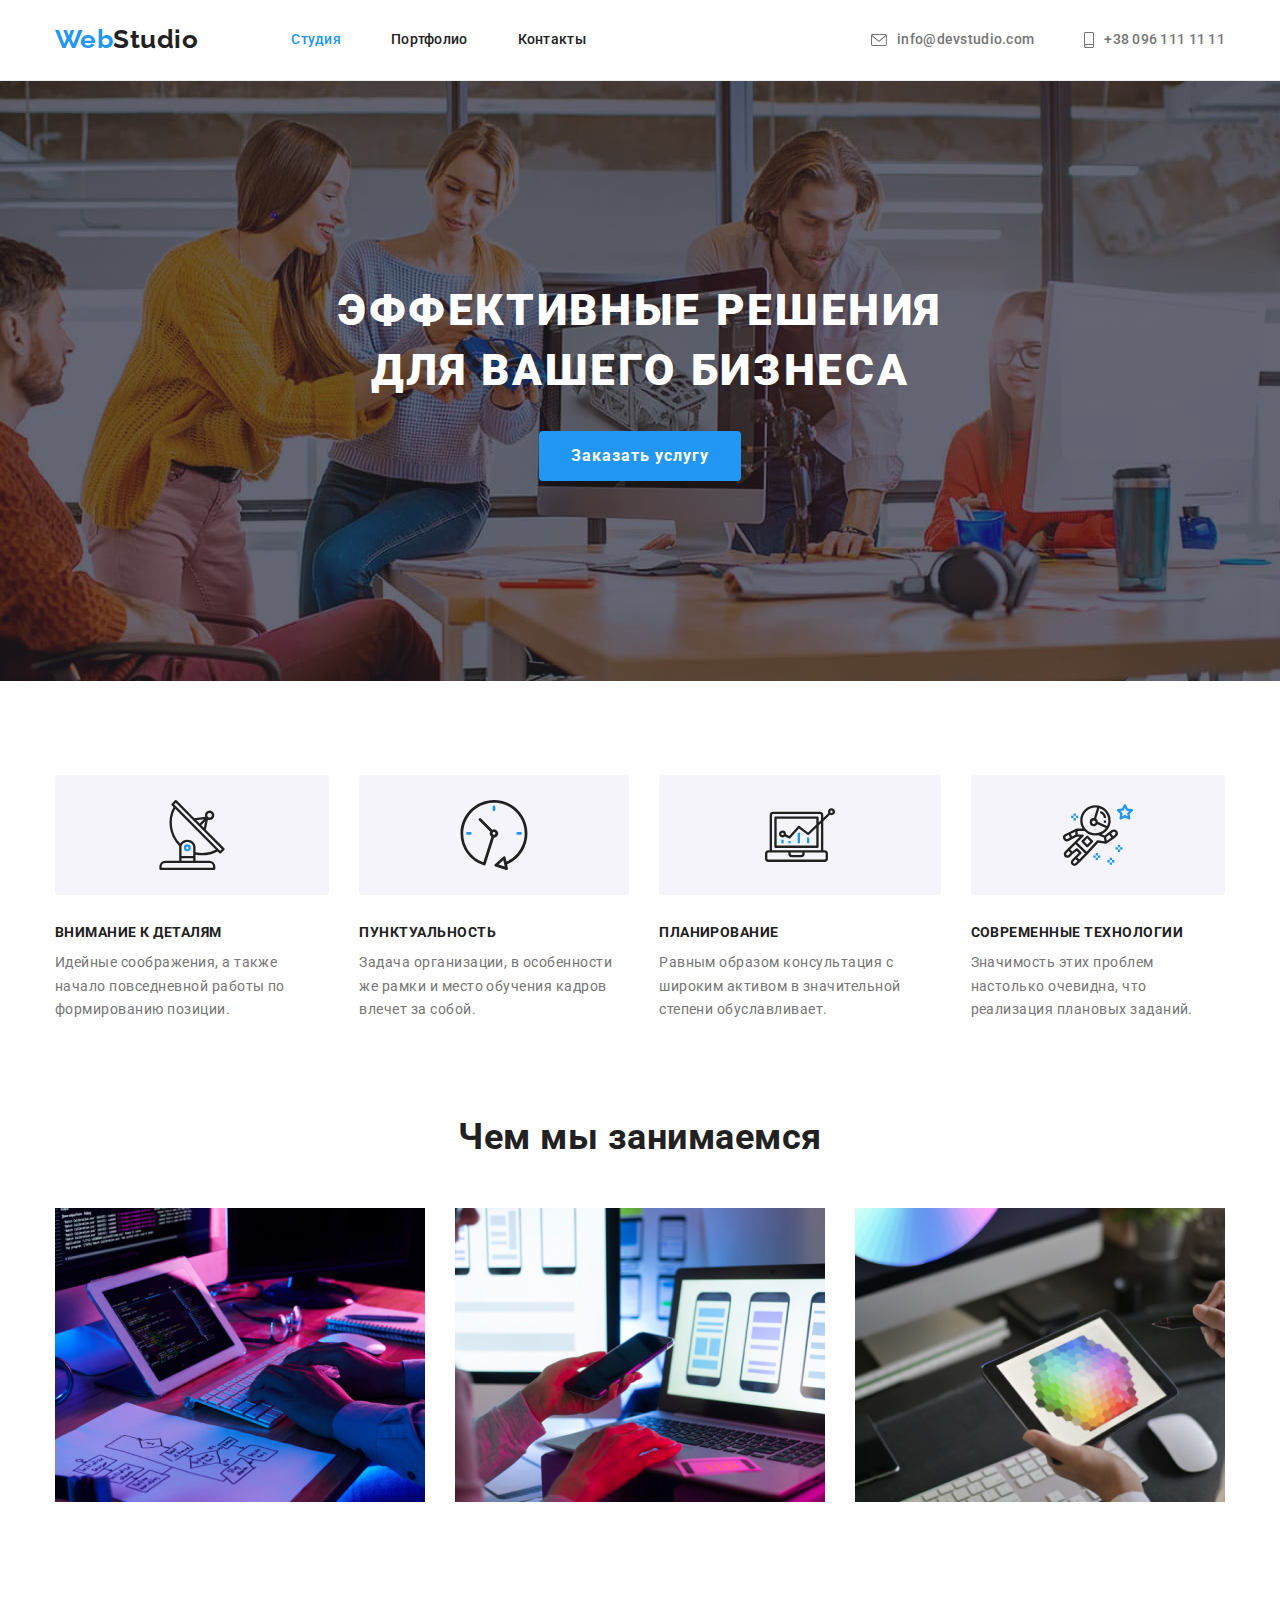
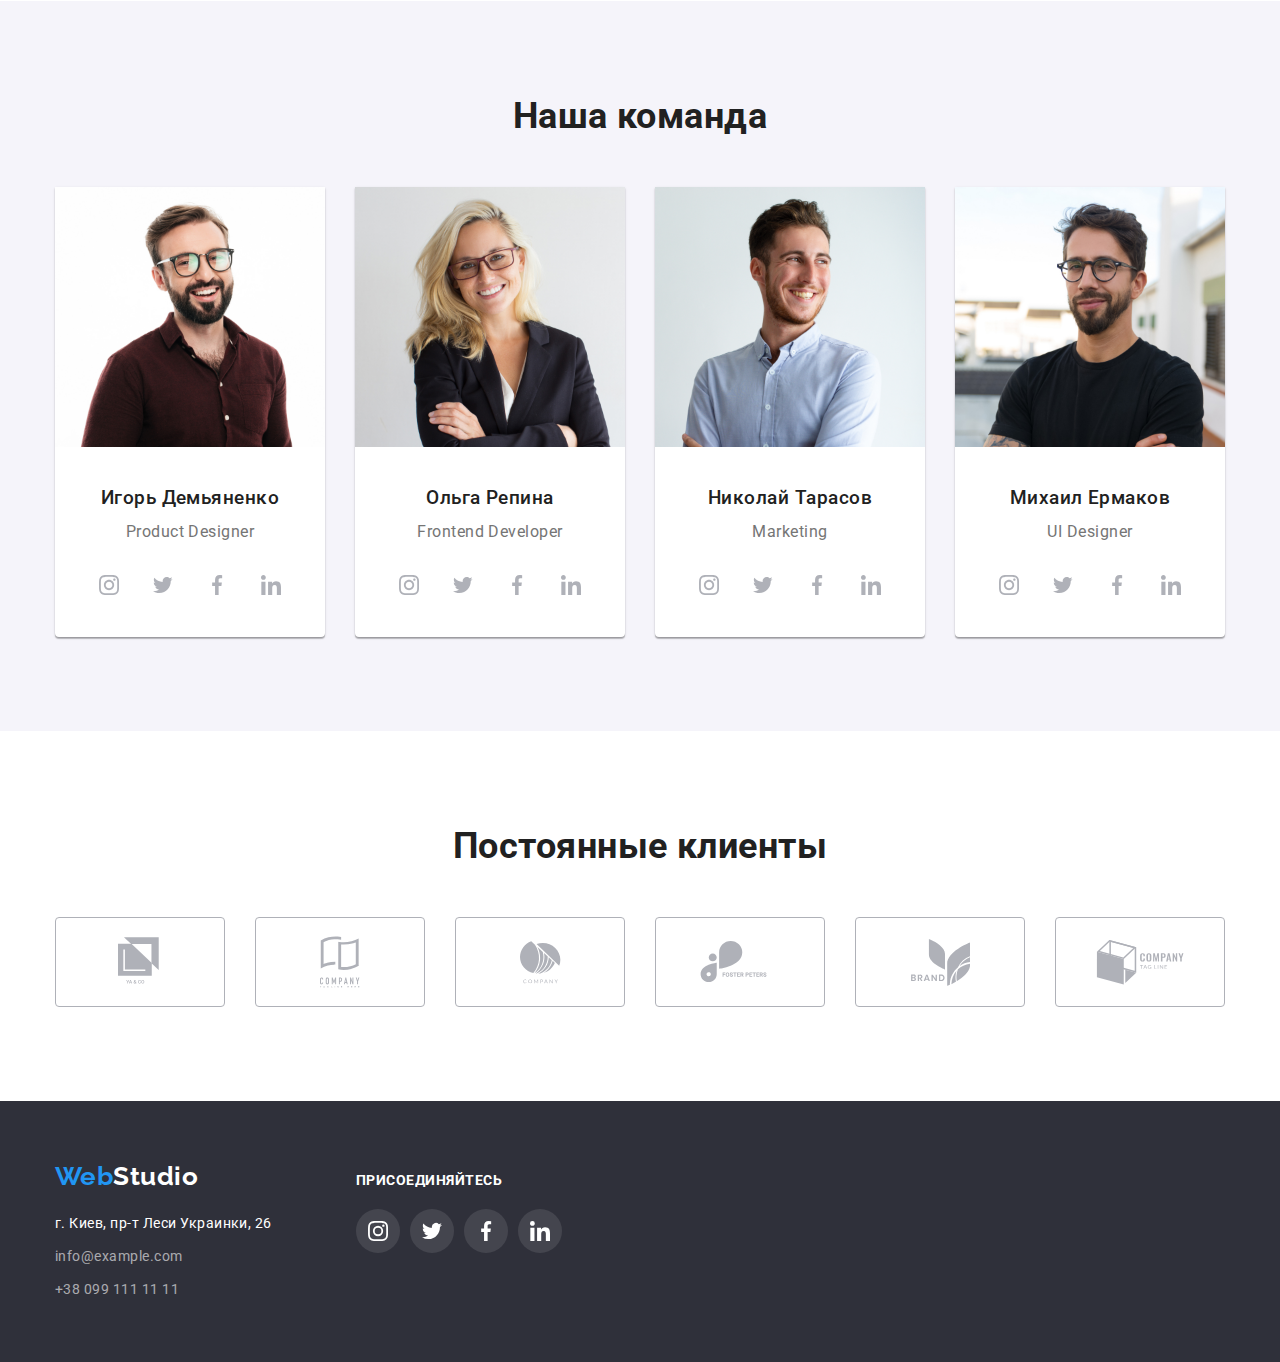
==== index.html @ 5c98055c "Initial commit" ====
<!DOCTYPE html>
<html lang="ru">

<head>
  <meta charset="UTF-8">
  <meta name="viewport" content="width=device-width, initial-scale=1.0">
  <link rel="preconnect" href="https://fonts.gstatic.com">
  <link href="https://fonts.googleapis.com/css2?family=Raleway:wght@700&family=Roboto:wght@400;500;700;900&display=swap" rel="stylesheet">
  <link rel="stylesheet" href="./css/normalize.css">
  <link rel="stylesheet" href="./css/style.css">
  <title>Web Studio</title>
</head>

<body>
  <!-- Шапка сайта -->
  <header class="top-line">
    <div class="top-header container">
      <nav class="main-nav ">
        <a href="./index.html" class="logo">
          <span class="accent">Web</span>Studio
        </a>
        <ul class="nav list">
          <li class="item"><a href="" class="link current">Студия</a></li>
          <li class="item"><a href="./portfolio.html" class="link">Портфолио</a></li>
          <li class="item"><a href="" class="link">Контакты</a></li>
        </ul>
      </nav>
      <ul class="nav-contacts list">
        <li class="item">
          <a href="mailto:info@devstudio.com" class="link">
            <svg class="icon" width="16" height="12">
              <use href="./images/symbol-defs.svg#icon-envelope"></use>
            </svg>
            info@devstudio.com
          </a>
        </li>
        <li class="item">
          <a href="tel:+380961111111" class="link">
            <svg class="icon" width="10" height="16">
              <use href="./images/symbol-defs.svg#icon-smartphone"></use>
            </svg>
            +38 096 111 11 11
          </a>
        </li>
      </ul>
    </div>
  </header>
  <!-- block Hero -->
  <section class="hero">
    <h1 class="hero-title">Эффективные решения для вашего бизнеса</h1>
    <button class="hero-link" type="button">Заказать услугу</button>
  </section>
  <main>
    <!-- Особенности Features -->
    <section class="section">
      <div class="container">
        <!-- Здесь должен быть H2 -->
        <ul class="features list">
          <li class="item icon-antenna">
            <h3 class="features-title">Внимание к деталям</h3>
            <p class="feature-item">Идейные соображения, а также начало повседневной работы по формированию позиции.</p>
          </li>
          <li class="item icon-clock">
            <h3 class="features-title">Пунктуальность</h3>
            <p class="feature-item">Задача организации, в особенности же рамки и место обучения кадров влечет за собой.</p>
          </li>
          <li class="item icon-diagram">
            <h3 class="features-title">Планирование</h3>
            <p class="feature-item">Равным образом консультация с широким активом в значительной степени обуславливает.</p>
          </li>
          <li class="item icon-astronaut">
            <h3 class="features-title">Современные технологии</h3>
            <p class="feature-item">Значимость этих проблем настолько очевидна, что реализация плановых заданий.</p>
          </li>
        </ul>
      </div>
    </section>
    <!-- block about us -->
    <section class="about-us section">
      <div class="container">
        <h2 class="about-us title">Чем мы занимаемся</h2>
        <ul class="about-us list">
          <li>
            <a href="" class="card">
              <img src="./images/img1.png" alt="Рабочий стол разработчика" width="370">
            </a>
          </li>
          <li>
            <a href="" class="card">
              <img src="./images/img2.png" alt="Ноутбук и телефон" width="370">
            </a>
          </li>
          <li>
            <a href="" class="card">
              <img src="./images/img3.png" alt="Графический планшет" width="370">
            </a>
          </li>
        </ul>
      </div>
    </section>

    <!-- block team -->
    <section class="section team">
      <div class="container">
        <h2 class="team-title">Наша команда</h2>
        <ul class="team list">
          <li class="item">
            <img src="./images/img-1.jpg" alt="Фото Игоря Демьяненко" width="270">
            <div class="align">
              <h3 class="team-member">Игорь Демьяненко</h3>
              <p class="team-position">Product Designer</p>
              <ul class="soc-link list">
                <li class="soc-item">
                  <a class="icon link" href="">
                    <svg width="20" height="20">
                      <use href="./images/symbol-defs.svg#icon-instagram"></use>
                    </svg>
                  </a>
                </li>
                <li class="soc-item">
                  <a class="icon link" href="">
                    <svg width="20" height="20">
                      <use href="./images/symbol-defs.svg#icon-twitter"></use>
                    </svg>
                  </a>
                </li>
                <li class="soc-item">
                  <a class="icon link" href="">
                    <svg width="20" height="20">
                      <use href="./images/symbol-defs.svg#icon-facebook"></use>
                    </svg>
                  </a>
                </li>
                <li class="soc-item">
                  <a class="icon link" href="">
                    <svg width="20" height="20">
                      <use href="./images/symbol-defs.svg#icon-linkedin"></use>
                    </svg>
                  </a>
                </li>
              </ul>
            </div>
          </li>
          <li class="item">
            <img src="./images/img-2.jpg" alt="Фото Ольги Репиной" width="270">
            <div class="align">
              <h3 class="team-member">Ольга Репина</h3>
              <p class="team-position">Frontend Developer</p>
              <ul class="soc-link list">
                <li class="soc-item">
                  <a class="icon link" href="">
                    <svg width="20" height="20">
                      <use href="./images/symbol-defs.svg#icon-instagram"></use>
                    </svg>
                  </a>
                </li>
                <li class="soc-item">
                  <a class="icon link" href="">
                    <svg width="20" height="20">
                      <use href="./images/symbol-defs.svg#icon-twitter"></use>
                    </svg>
                  </a>
                </li>
                <li class="soc-item">
                  <a class="icon link" href="">
                    <svg width="20" height="20">
                      <use href="./images/symbol-defs.svg#icon-facebook"></use>
                    </svg>
                  </a>
                </li>
                <li class="soc-item">
                  <a class="icon link" href="">
                    <svg width="20" height="20">
                      <use href="./images/symbol-defs.svg#icon-linkedin"></use>
                    </svg>
                  </a>
                </li>
              </ul>
            </div>
          </li>
          <li class="item">
            <img src="./images/img-3.jpg" alt="Фото Николая Тарасова" width="270">
            <div class="align">
              <h3 class="team-member">Николай Тарасов</h3>
              <p class="team-position">Marketing</p>
              <ul class="soc-link list">
                <li class="soc-item">
                  <a class="icon link" href="">
                    <svg width="20" height="20">
                      <use href="./images/symbol-defs.svg#icon-instagram"></use>
                    </svg>
                  </a>
                </li>
                <li class="soc-item">
                  <a class="icon link" href="">
                    <svg width="20" height="20">
                      <use href="./images/symbol-defs.svg#icon-twitter"></use>
                    </svg>
                  </a>
                </li>
                <li class="soc-item">
                  <a class="icon link" href="">
                    <svg width="20" height="20">
                      <use href="./images/symbol-defs.svg#icon-facebook"></use>
                    </svg>
                  </a>
                </li>
                <li class="soc-item">
                  <a class="icon link" href="">
                    <svg width="20" height="20">
                      <use href="./images/symbol-defs.svg#icon-linkedin"></use>
                    </svg>
                  </a>
                </li>
              </ul>
            </div>
          </li>
          <li class="item">
            <img src="./images/img-4.jpg" alt="Фото Михаила Ермакова" width="270">
            <div class="align">
              <h3 class="team-member">Михаил Ермаков</h3>
              <p class="team-position">UI Designer</p>
              <ul class="soc-link list">
                <li class="soc-item">
                  <a class="icon link" href="">
                    <svg width="20" height="20">
                      <use href="./images/symbol-defs.svg#icon-instagram"></use>
                    </svg>
                  </a>
                </li>
                <li class="soc-item">
                  <a class="icon link" href="">
                    <svg width="20" height="20">
                      <use href="./images/symbol-defs.svg#icon-twitter"></use>
                    </svg>
                  </a>
                </li>
                <li class="soc-item">
                  <a class="icon link" href="">
                    <svg width="20" height="20">
                      <use href="./images/symbol-defs.svg#icon-facebook"></use>
                    </svg>
                  </a>
                </li>
                <li class="soc-item">
                  <a class="icon link" href="">
                    <svg width="20" height="20">
                      <use href="./images/symbol-defs.svg#icon-linkedin"></use>
                    </svg>
                  </a>
                </li>
              </ul>
            </div>
          </li>
        </ul>
      </div>
    </section>

    <!-- Our clients -->
    <section class="section clients">
      <h2 class="clients-title">Постоянные клиенты</h2>
      <ul class="clients list">
        <li class="item">
          <a class="client link" href="">
            <svg class="client-icon" width="45" height="50">
              <use href="./images/symbol-defs.svg#icon-logo-1" width="45" height="50"></use>
            </svg>
          </a>
        </li>
        <li class="item">
          <a class="client link" href="">
            <svg class="client-icon" width="40" height="52">
              <use href="./images/symbol-defs.svg#icon-logo-2"></use>
            </svg>
          </a>
        </li>
        <li class="item">
          <a class="client link" href="">
            <svg class="client-icon" width="41" height="43">
              <use href="./images/symbol-defs.svg#icon-logo-3"></use>
            </svg>
          </a>
        </li>
        <li class="item">
          <a class="client link" href="">
            <svg class="client-icon" width="80" height="42">
              <use href="./images/symbol-defs.svg#icon-logo-4"></use>
            </svg>
          </a>
        </li>
        <li class="item">
          <a class="client link" href="">
            <svg class="client-icon" width="59" height="47">
              <use href="./images/symbol-defs.svg#icon-logo-5"></use>
            </svg>
          </a>
        </li>
        <li class="item">
          <a class="client link" href="">
            <svg class="client-icon" width="89" height="45">
              <use href="./images/symbol-defs.svg#icon-logo-6"></use>
            </svg>
          </a>
        </li>
      </ul>

    </section>
  </main>
  <footer class="footer">
    <div class="container align">
      <div class="contacts">
        <a href="./index.html" class="logo">
          <span class="accent">Web</span>Studio
        </a>
        <address>
          <ul class="address list">
            <li class="list-item"><a href="" class="link">г. Киев, пр-т Леси Украинки, 26</a></li>
            <li class="list-item"><a href="mailto:info@example.com" class="link contacts">info@example.com</a></li>
            <li class="list-item"><a href="tel:+380991111111" class="link contacts">+38 099 111 11 11</a></li>
          </ul>
        </address>
      </div>
      <div class="sign">
        <b class="sign-in">Присоединяйтесь</b>
        <ul class="nets list">
          <li class="social-nets instagram">
            <a class="link" href="instagram"></a>
          </li>
          <li class="social-nets twitter">
            <a class="link" href=""></a>
          </li>
          <li class="social-nets facebook">
            <a class="link" href=""></a>
          </li>
          <li class="social-nets linkedin">
            <a class="link" href=""></a>
          </li>
        </ul>
     </div>
    </div>
  </footer>

</body>

</html>
---- css/style.css ----
html {
  box-sizing: border-box;
}

*,
*::before,
*::after {
  box-sizing: inherit;
}


:root {
  --primary-text-color: #757575;
  --title-text-color: #212121;
  --accent-color: #2196F3;
  --primary-white-color: #FFFFFF;
  --primary-background: #F5F4FA;
  --accent-background: #2F303A;
  --icon-color: #AFB1B8;
}

body {
  margin: 0;
  background-color: var(--primary-white-color);
  color: var(--primary-text-color);
  font-family: Roboto, sans-serif;
  letter-spacing: 0.03em;
}

a {
  text-decoration: none;
}

/* Утилиты */

.list {
  list-style: none;
  padding: 0;
  margin: 0;
}

.container {
  width: 1200px;
  padding-left: 15px;
  padding-right: 15px;
  margin-left: auto;
  margin-right: auto;

}

/* Nav style */

.top-line {
  border-bottom: 1px solid #ECECEC;
}

.top-header {
  display: flex;
  align-items: center;
}

.logo {
  margin-right: 93px;
  font-family: Raleway;
  font-weight:700;
  font-size: 26px;
  line-height: 1.19;
  color: var(--title-text-color);

}

.accent {
  color: var(--accent-color);
}

.main-nav {
  display: flex;
  align-items: center;
  padding-top: 24px;
  padding-bottom: 25px;
}

.nav.list {
  display: flex;
}

.nav.list .item:not(:last-child) {
  margin-right: 50px;
}

.nav-contacts {
  display: flex;
  margin-left: auto;
}

.nav-contacts.list .item:not(:last-child) {
  margin-right: 50px;
}

.nav .link {
  font-weight: 500;
  font-size: 14px;
  line-height: 1.14;
  letter-spacing: 0.02em;
  color: var(--title-text-color);
}

.nav .link:hover,
.nav .link:focus {
  color: var(--accent-color);
}

.nav .link.current {
  color: var(--accent-color);
}

.nav-contacts .link {
  display: flex;
  align-items: center;
  font-weight: 500;
  font-size: 14px;
  line-height: 1.14;
  letter-spacing: 0.02em;
  color: var(--primary-text-color);
}

.nav-contacts .link:hover,
.nav-contacts .link:focus {
  color: var(--accent-color);
  --color3: var(--accent-color)
}

.nav-contacts .icon {
  margin-right: 10px;
  fill: currentColor;
}

/* main html style */

h2, h3 {
  color: var(--title-text-color);
}

/* hero */

.hero {
  color: var(--primary-white-color);
  text-align: center;
  padding-top: 200px;
  padding-bottom: 280px;

  max-width: 1600px;
  height: 600px;
  margin-left: auto;
  margin-right: auto;

  background-image: linear-gradient(
    to bottom,
    rgba(47, 48, 58, 0.4),
    rgba(47, 48, 58, 0.4)
    ), url('../images/hero.jpg');
  background-color: #C4C4C4;

  background-repeat: no-repeat;
  background-size: cover;
  background-position: center;
}

.hero-title {
  margin: 0 auto 30px;
  width: 696px;
  font-weight: 900;
  font-size: 44px;
  line-height: 1.36;
  letter-spacing: 0.06em;
  text-transform: uppercase;
}

.hero-link {
  border-radius: 4px;
  padding: 10px 32px;
  display: inline-block;
  min-width: 200px;
  font-weight: bold;
  font-size: 16px;
  line-height: 1.88;
  text-align: center;
  letter-spacing: 0.06em;

  color: var(--primary-white-color);
  background-color: var(--accent-color);
}

/* Features */

.section {
  padding-top: 94px;
  padding-bottom: 94px;
}

.features.list {
  display: flex;
}

.features.list .item:not(:last-child) {
  margin-right: 30px;
}

.features.list .item::before {
  display: block;
  content: '';
  height: 120px;
  background-size: 70px 70px;
  background-repeat: no-repeat;
  background-position: center;
  margin-bottom: 30px;
  background-color: var(--primary-background);
  border-radius: 4px;
}

.item.icon-antenna::before {
  background-image: url('../images/antenna1.svg');
}

.item.icon-clock::before {
background-image: url('../images/clock1.svg');
}

.item.icon-diagram::before {
  background-image: url('../images/diagram1.svg');
}

.item.icon-astronaut::before {
  background-image: url('../images/astronaut1.svg');
}

.features-title {
  margin-top: 0;
  margin-bottom: 10px;
  font-size: 14px;
  line-height: 1.14;
  text-transform: uppercase;
  color: var(--title-text-color);
}

.feature-item {
  margin-top: 0;
  margin-bottom: 0;
  font-size: 14px;
  line-height: 1.7;
}

/* block about us */

.about-us.section {
  padding-top: 0;
}

.about-us.list {
  display: flex;
  justify-content: space-between;
}


.about-us.title,
.team-title,
.clients-title {
  margin-top: 0;
  margin-bottom: 50px;

  font-size: 36px;
  line-height: 1.17;
  text-align: center;
}


/* block team */

.team {
  display: flex;
  justify-content: space-between;
  background-color: var(--primary-background);
}

.team .align {
  box-sizing: border-box;
  margin-top: 30px;
  margin-bottom: 30px;
  text-align: center;
  font-size: 16px;
  line-height: 1.9;
}

.team-member {
  margin-top: 0;
  margin-bottom: 0;

  font-weight: 500;
}

.team-position {
  margin-top: 0;
  margin-bottom: 16px;
}

.team .item {
  background-color: var(--primary-white-color);
  border-radius: 0px 0px 4px 4px;
  box-shadow: 0px 1px 3px rgba(0, 0, 0, 0.12),
   0px 1px 1px rgba(0, 0, 0, 0.14),
   0px 2px 1px rgba(0, 0, 0, 0.2);
}

.soc-link {
  display: flex;
  justify-content: center;
}

.soc-link .soc-item:not(:last-child) {
  margin-right: 10px;
}

.icon.link {
  width: 44px;
  height: 44px;
  display: flex;
  justify-content: center;
  align-items: center;
  border: 1px solid transparent;
  border-radius: 50%;
  fill: var(--icon-color);
}

.icon.link:hover {
  --color4: var(--primary-white-color);
  background-color: var(--accent-color);
}

/* block our clients */

.clients .list {
  display: flex;
  justify-content: center;
  align-items: center;
}

.clients.list .item:not(:last-child) {
  margin-right: 30px;
}

.client.link {
  display: flex;
  justify-content: center;
  align-items: center;
  width: 170px;
  height: 90px;
  color: var(--icon-color);
  border: 1px solid #AFB1B8;
  border-radius: 4px;
}

.client.link:hover {
  border: 1px solid var(--accent-color);
  color: var(--accent-color);
}

.client-icon {
  fill: currentColor;
}

/* footer style */

.footer {
  padding-top: 60px;
  padding-bottom: 60px;
  color: var(--primary-white-color);
  background-color: var(--accent-background);
}

.container.align {
  display: flex;
  align-items: baseline;
}

.align .contacts {
  width: 231px;
  margin-right: 70px;
}

.footer .logo {
  color: var(--primary-white-color);
  display: inline-block;
  margin-bottom: 20px;
}

.address .link {
  font-size: 14px;
  line-height: 1.7;
  color: var(--primary-white-color);
  font-style: normal;
}

.address.list .list-item:not(:last-child) {
  margin-bottom: 9px;
}

.link.contacts {
  color: rgba(255, 255, 255, 0.6);
}

.sign-in {
  display: block;
  font-style: normal;
  text-transform: uppercase;
  font-size: 14px;
  line-height: 1.14;
  margin-bottom: 20px;
  padding: 0;
  margin-top: 0;
}

.nets.list {
  display: flex;
}

.nets.list .social-nets:not(:last-child) {
  margin-right: 10px;
}


.social-nets::after {
  display: inline-flex;
  content: "";
  width: 44px;
  height: 44px;
  background-color: rgba(255, 255, 255, 0.1);
  background-size: 20px 20px;
  background-repeat: no-repeat;
  background-position: center;
  border-radius: 50%;
}

.social-nets.instagram::after {
  background-image: url('../images/instagram-2.svg');
}

.social-nets.twitter::after {
  background-image: url('../images/twitter-2.svg');
}

.social-nets.facebook::after {
  background-image: url('../images/facebook-2.svg');
}

.social-nets.linkedin::after {
  background-image: url('../images/linkedin-2.svg');
}

.social-nets:hover::after {
  cursor: pointer;
  background-color: var(--accent-color);
}


  /* portfolio style */

.visually-hidden {
  position: absolute;
  width: 1px;
  height: 1px;
  margin: -1px;
  border: 0;
  padding: 0;
  white-space: nowrap;
  clip-path: inset(100%);
  clip: rect(0 0 0 0);
  overflow: hidden;
}

button {
  display: inline-block;
  border: transparent;
  border-radius: 4px;
  padding: 6px 22px;

  font-family: inherit;
  font-weight: 500;
  font-size: 16px;
  line-height: 1.6;
  text-align: center;
  background-color: var(--primary-background);
}

button:hover,
button:focus{
  border: transparent;
  background-color: var(--accent-color);
  color: var(--primary-white-color);
}

.nav-products.list {
  display: flex;
  justify-content: center;
  margin-bottom: 50px;
}

.nav-products.list .item:not(:last-child) {
  margin-right: 8px;
}

.products.list {
  display: flex;
  flex-wrap: wrap;
  margin: -15px;
}

.products .item {
  margin: 15px;
}

.products .product-title {
  margin-top: 0;
  margin-bottom: 0;
  font-size: 18px;
  line-height: 2;
  letter-spacing: 0.06em;
  color: var(--title-text-color);
}

.products .product-item {
  margin-top: 0;
  margin-bottom: 0;

  font-size: 16px;
  line-height: 1.88;
  color: var(--primary-text-color);
}

/* .products .item:not(:nth-last-child(-n + 3)) {
  margin-bottom: 30px;
} */

.products .align {
  box-sizing: border-box;
  padding: 20px 24px;
  border-bottom: 1px solid #EEEEEE;
  border-right: 1px solid #EEEEEE;
  border-left: 1px solid #EEEEEE;
}

.link-image {
  display: block;
}

.products.list .item:hover {
  box-shadow: 0px 1px 1px rgba(0, 0, 0, 0.12), 0px 4px 4px rgba(0, 0, 0, 0.06), 1px 4px 6px rgba(0, 0, 0, 0.16);
}
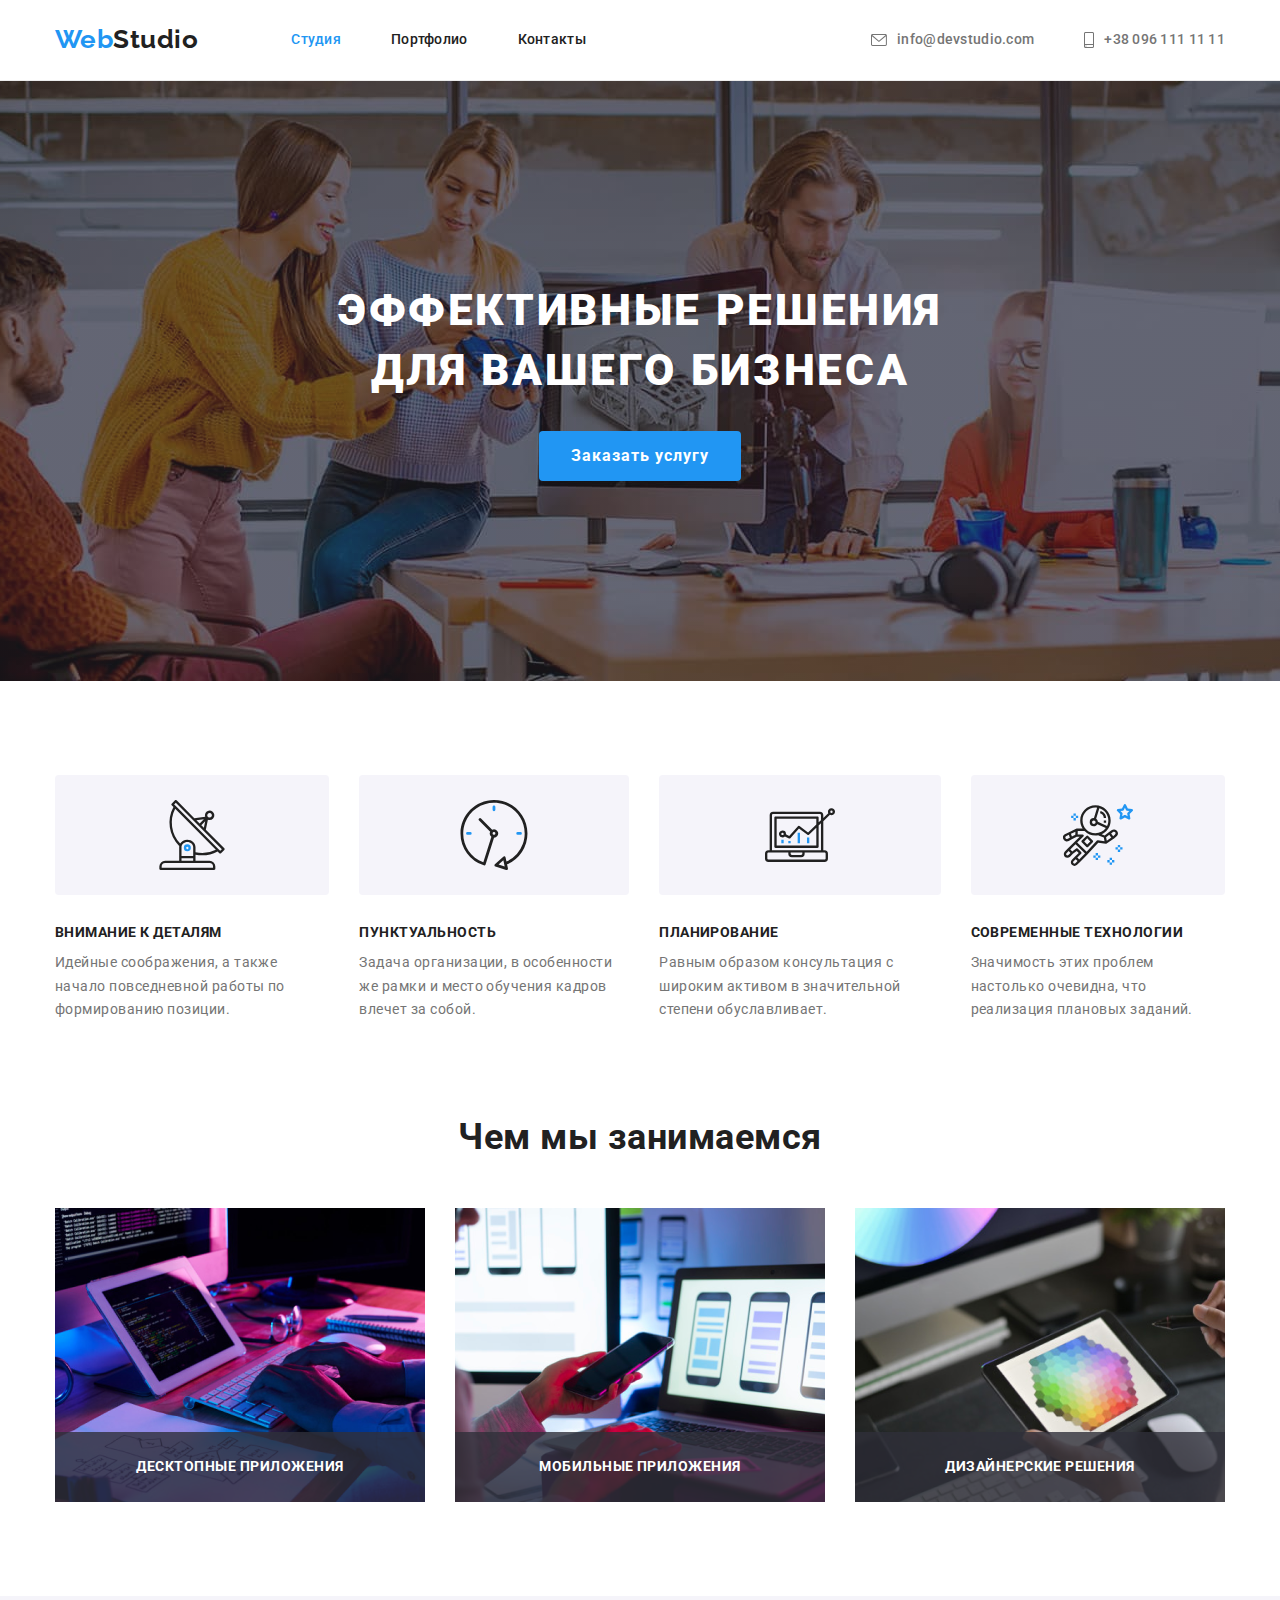
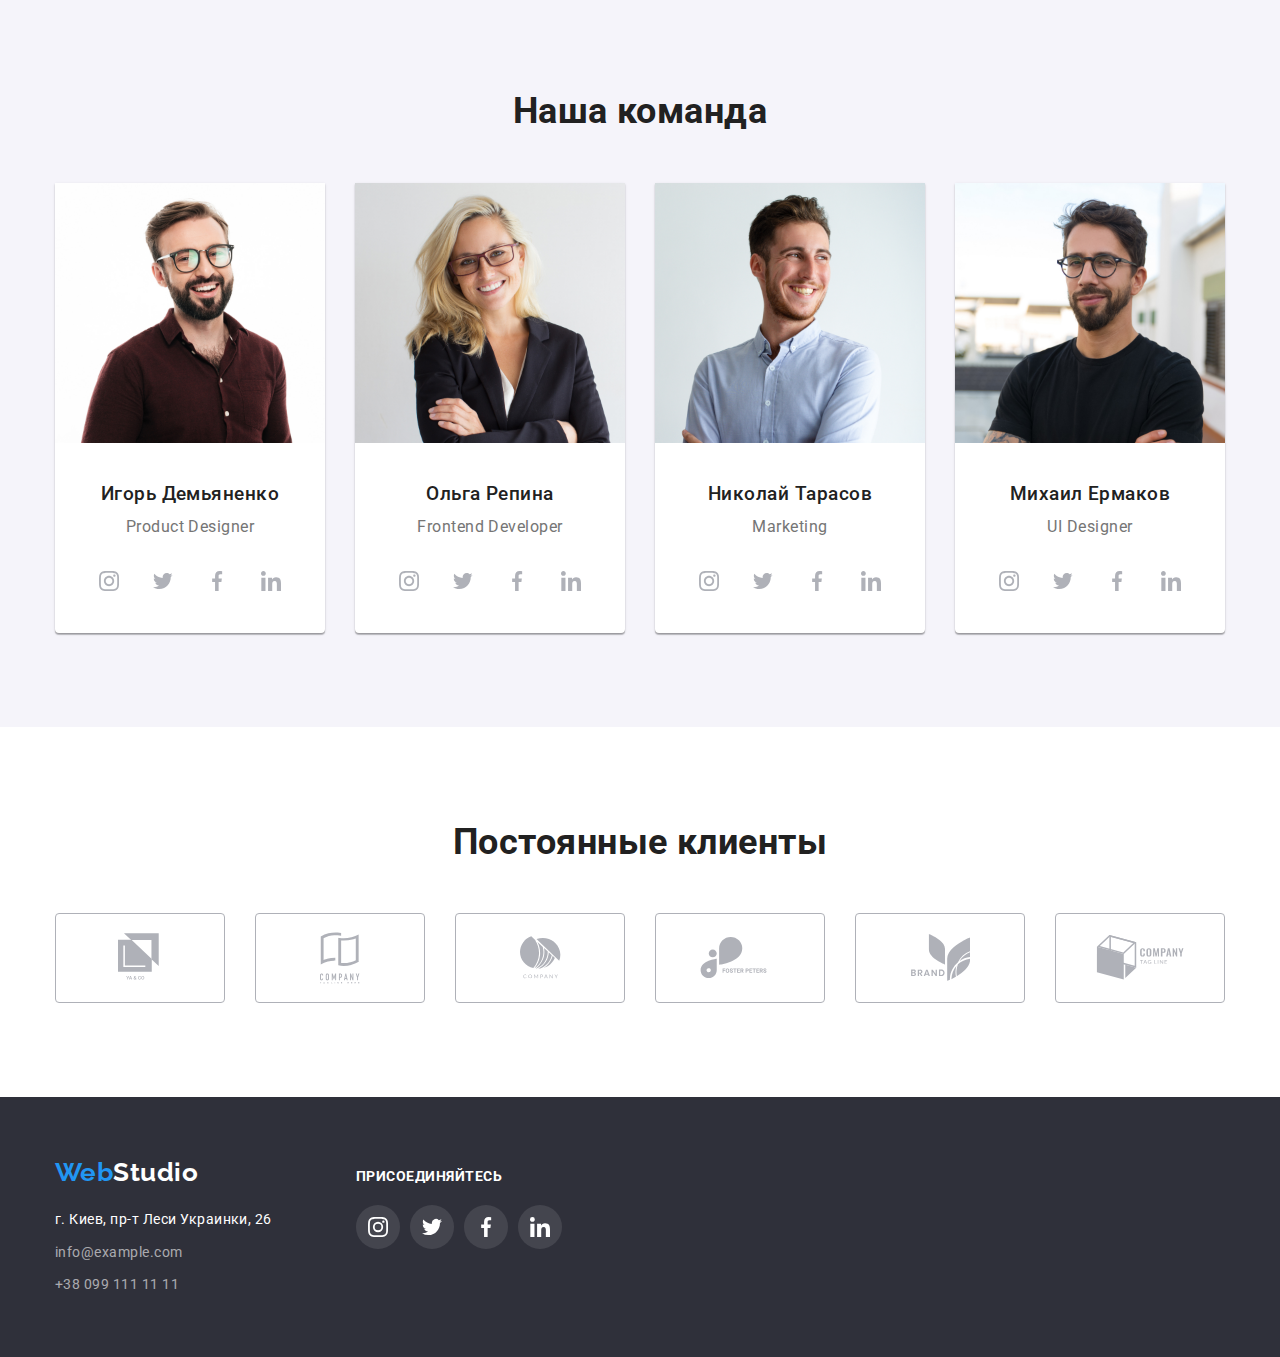
==== commit ce3f9145: "add about us overlay" ====
--- a/index.html
+++ b/index.html
@@ -80,20 +80,17 @@
       <div class="container">
         <h2 class="about-us title">Чем мы занимаемся</h2>
         <ul class="about-us list">
-          <li>
-            <a href="" class="card">
-              <img src="./images/img1.png" alt="Рабочий стол разработчика" width="370">
-            </a>
-          </li>
-          <li>
-            <a href="" class="card">
-              <img src="./images/img2.png" alt="Ноутбук и телефон" width="370">
-            </a>
-          </li>
-          <li>
-            <a href="" class="card">
-              <img src="./images/img3.png" alt="Графический планшет" width="370">
-            </a>
+          <li class="thumb">
+            <img class="link-image" src="./images/img1.png" alt="Рабочий стол разработчика" width="370">
+            <p class="label">Десктопные приложения</p>
+          </li>
+          <li class="thumb">
+            <img class="link-image" src="./images/img2.png" alt="Ноутбук и телефон" width="370">
+            <p class="label">Мобильные приложения</p>
+          </li>
+          <li class="thumb">
+            <img class="link-image" src="./images/img3.png" alt="Графический планшет" width="370">
+            <p class="label">Дизайнерские решения</p>
           </li>
         </ul>
       </div>
--- a/css/style.css
+++ b/css/style.css
@@ -261,7 +261,6 @@
   justify-content: space-between;
 }
 
-
 .about-us.title,
 .team-title,
 .clients-title {
@@ -273,6 +272,29 @@
   text-align: center;
 }
 
+.thumb {
+  position: relative;
+}
+
+.thumb .label {
+  display: inline-block;
+  position: absolute;
+  left: 0;
+  bottom: 0;
+
+  width: 370px;
+  height: 70px;
+  margin: 0;
+  padding: 27px 0;
+
+  text-transform: uppercase;
+  font-weight: bold;
+  font-size: 14px;
+  line-height: 1.14;
+  text-align: center;
+  color: var(--primary-white-color);
+   background-color: rgba(47, 48, 58, 0.8);
+}
 
 /* block team */
 
@@ -463,6 +485,19 @@
 
 
   /* portfolio style */
+
+  /* .thumb::before {
+  position: absolute;
+  left: 0;
+  bottom: 0;
+  display: inline-block;
+
+  width: 370px;
+  height: 70px;
+  content: "";
+  background-color: rgba(47, 48, 58, 0.8);
+
+} */
 
 .visually-hidden {
   position: absolute;
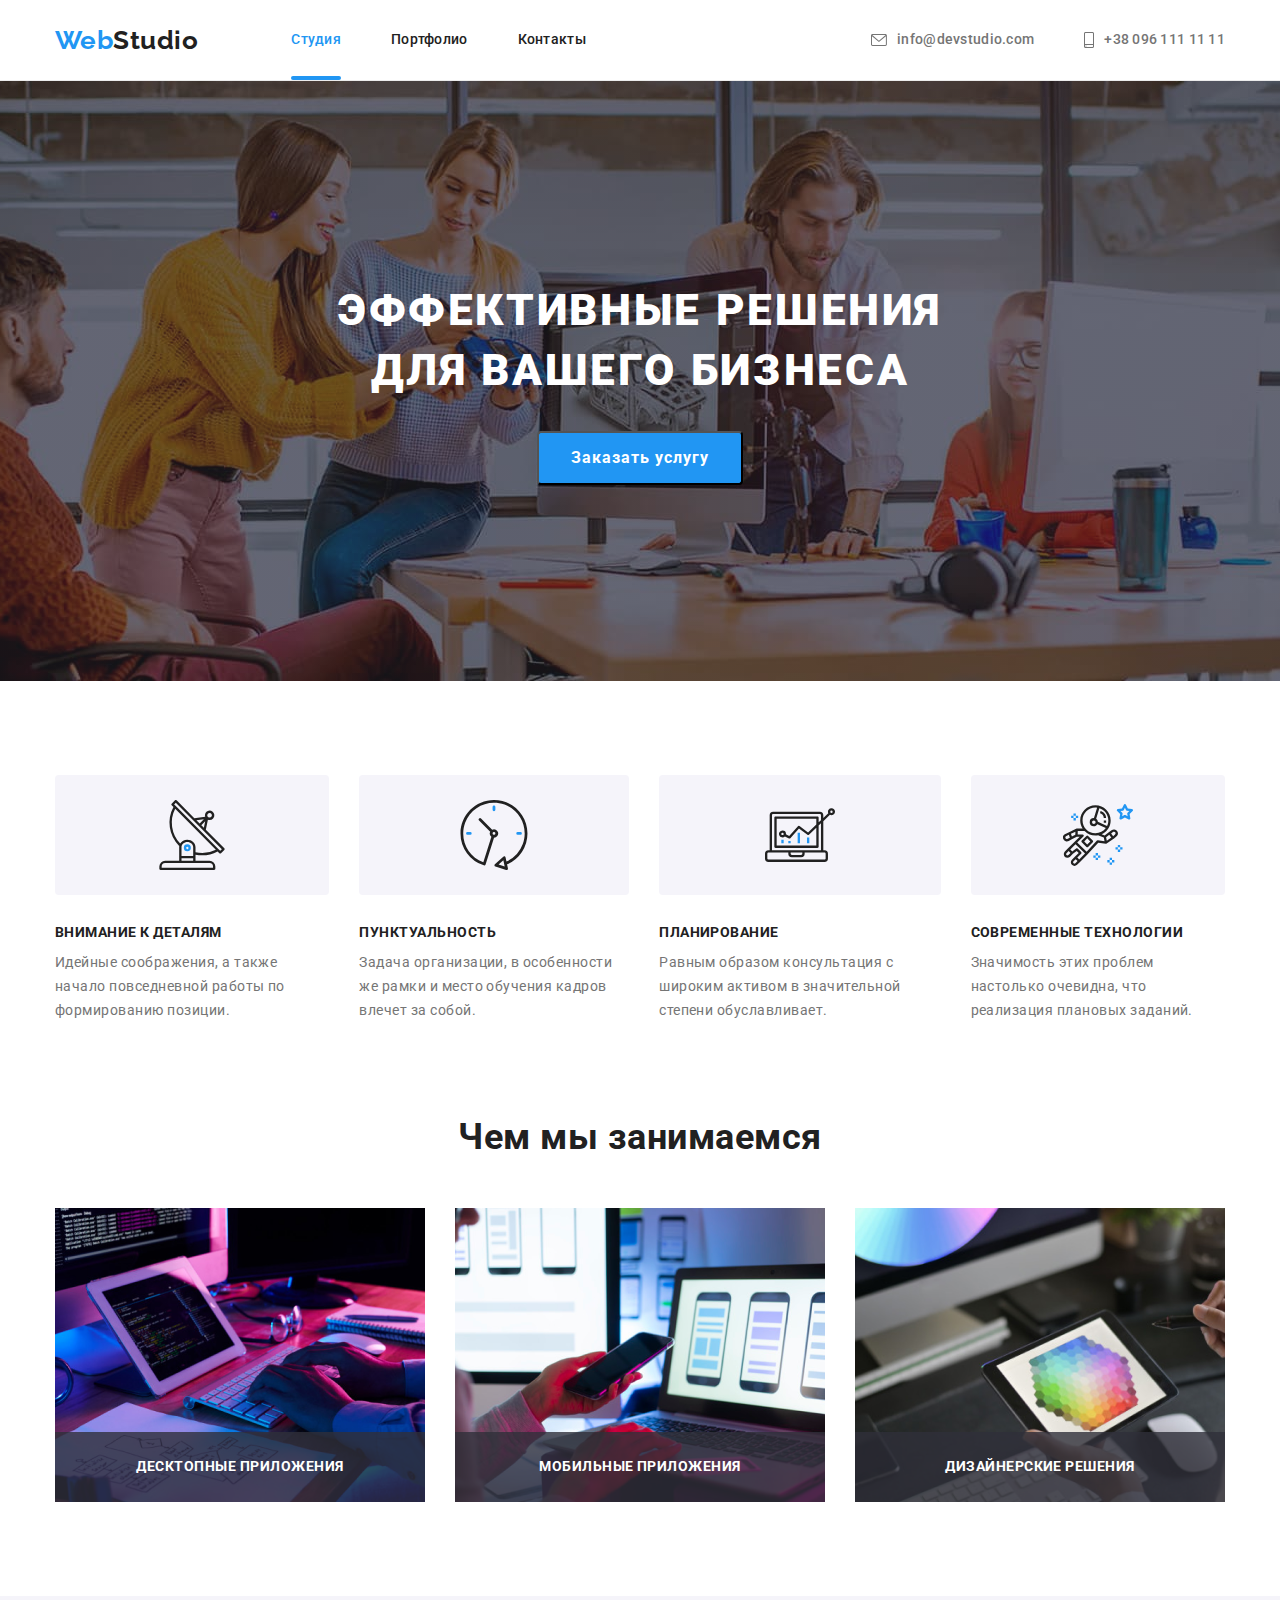
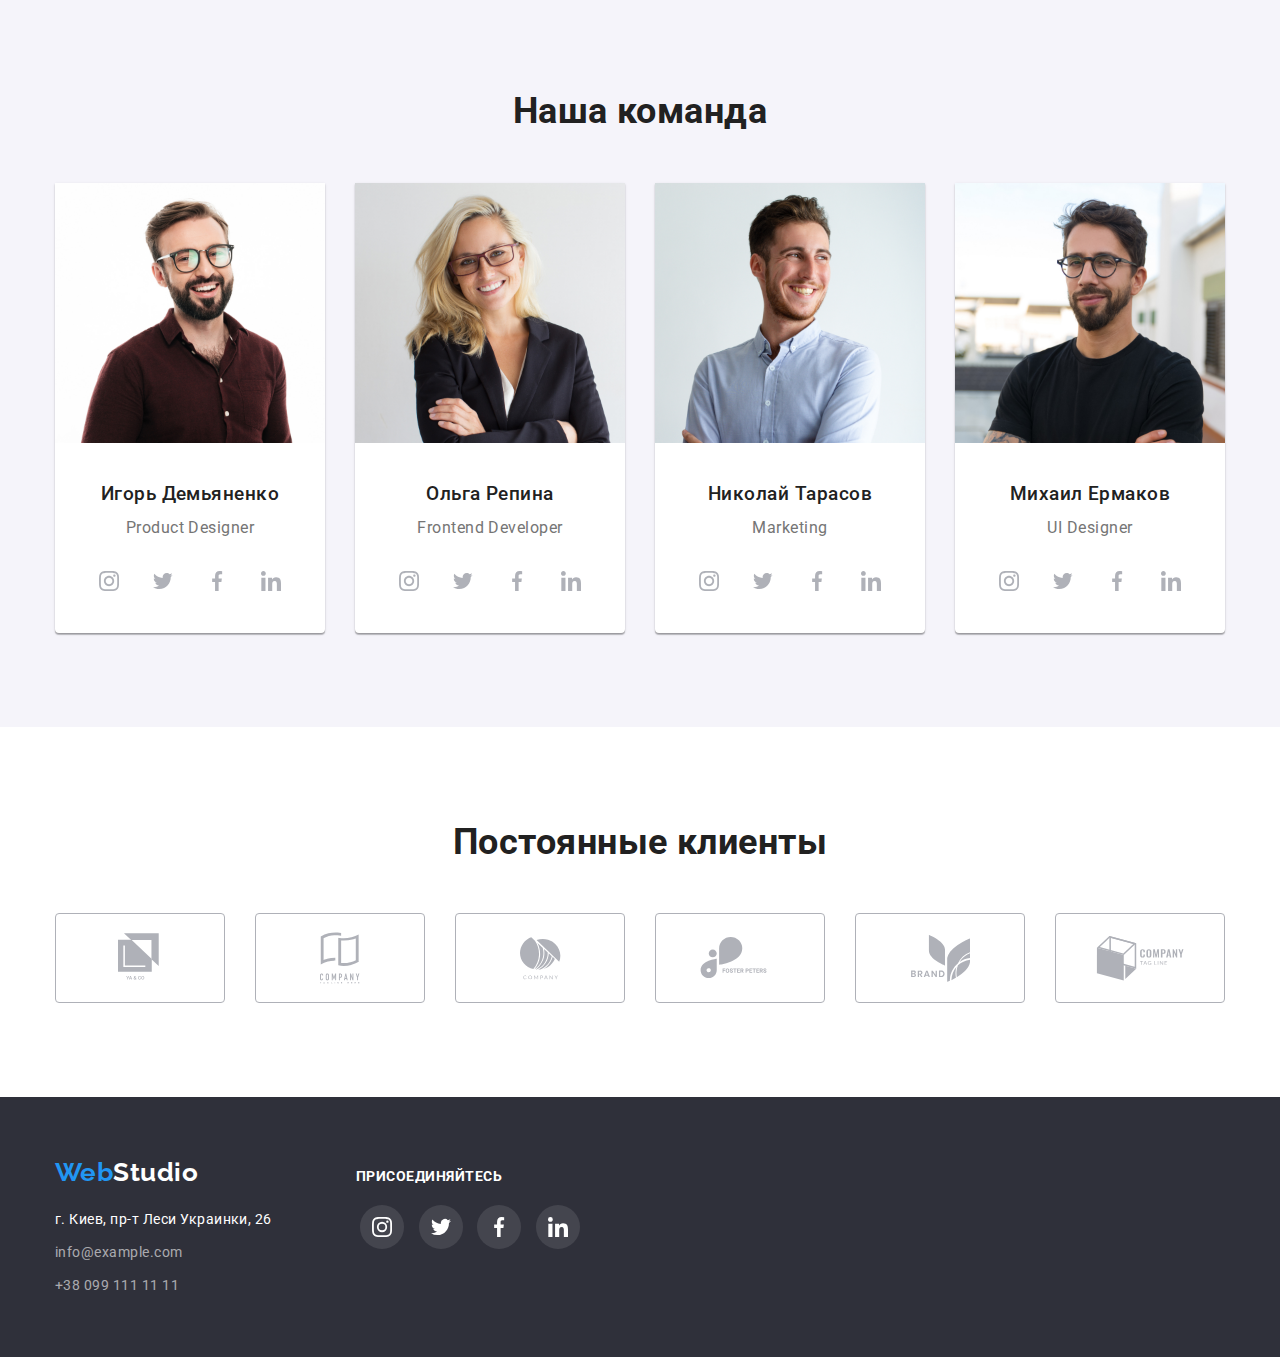
==== commit cdc81d9f: "finish hw5" ====
--- a/index.html
+++ b/index.html
@@ -48,7 +48,7 @@
   <!-- block Hero -->
   <section class="hero">
     <h1 class="hero-title">Эффективные решения для вашего бизнеса</h1>
-    <button class="hero-link" type="button">Заказать услугу</button>
+    <button class="hero-link" type="button" data-modal-open>Заказать услугу</button>
   </section>
   <main>
     <!-- Особенности Features -->
@@ -333,10 +333,16 @@
             <a class="link" href=""></a>
           </li>
         </ul>
-     </div>
+    </div>
     </div>
   </footer>
 
+  <div class="backdrop is-hidden" data-modal>
+    <div class="modal">
+      <button class="close-btn" data-modal-close>&#10006</button>
+    </div>
+  </div>
+  <script src="./js/modal.js"></script>
 </body>
 
 </html>
--- a/css/style.css
+++ b/css/style.css
@@ -7,7 +7,6 @@
 *::after {
   box-sizing: inherit;
 }
-
 
 :root {
   --primary-text-color: #757575;
@@ -29,6 +28,7 @@
 
 a {
   text-decoration: none;
+  color: inherit;
 }
 
 /* Утилиты */
@@ -76,8 +76,6 @@
 .main-nav {
   display: flex;
   align-items: center;
-  padding-top: 24px;
-  padding-bottom: 25px;
 }
 
 .nav.list {
@@ -98,16 +96,43 @@
 }
 
 .nav .link {
+  position: relative;
+  display: inline-block;
+  padding-top: 32px;
+  padding-bottom: 32px;
   font-weight: 500;
   font-size: 14px;
   line-height: 1.14;
   letter-spacing: 0.02em;
   color: var(--title-text-color);
+
+  transition: color 250ms cubic-bezier(0.4, 0, 0.2, 1);
+}
+
+.nav .link.current::after {
+  content: '';
+  position: absolute;
+  bottom: 0;
+  left: 0;
+
+  display: block;
+  width: 100%;
+  height: 4px;
+  border-radius: 2px;
+  background-color: var(--accent-color);
+
+  transition: color 250ms cubic-bezier(0.4, 0, 0.2, 1),
+  transform 250ms cubic-bezier(0.4, 0, 0.2, 1);
+}
+
+.nav .link.current:hover::after {
+  transform: scaleX(0.5);
 }
 
 .nav .link:hover,
 .nav .link:focus {
   color: var(--accent-color);
+
 }
 
 .nav .link.current {
@@ -117,11 +142,15 @@
 .nav-contacts .link {
   display: flex;
   align-items: center;
+    padding-top: 32px;
+  padding-bottom: 32px;
   font-weight: 500;
   font-size: 14px;
   line-height: 1.14;
   letter-spacing: 0.02em;
   color: var(--primary-text-color);
+
+  transition: color 250ms cubic-bezier(0.4, 0, 0.2, 1);
 }
 
 .nav-contacts .link:hover,
@@ -191,6 +220,56 @@
   background-color: var(--accent-color);
 }
 
+.is-hidden {
+  opacity: 0;
+  pointer-events: none;
+  visibility: hidden;
+}
+
+.backdrop {
+  position: fixed;
+  top: 0;
+  left: 0;
+  width: 100%;
+  height: 100%;
+  background-color: rgba(0, 0, 0, 0.2);
+  opacity: 1;
+  transition: opacity 250ms cubic-bezier(0.4, 0, 0.2, 1);
+}
+
+.backdrop.is-hidden .modal {
+  transform: translate(-50%, -50%) scale(0.9);
+}
+
+.modal {
+  position: absolute;
+  top: 50%;
+  left: 50%;
+
+  min-height: 581px;
+  min-width: 528px;
+  background-color: var(--primary-white-color);
+  box-shadow: 0px 1px 3px rgba(0, 0, 0, 0.12), 0px 1px 1px rgba(0, 0, 0, 0.14), 0px 2px 1px rgba(0, 0, 0, 0.2);
+  border-radius: 4px;
+
+  transform: translate(-50%, -50%) scale(1);
+  transition: transform 250ms cubic-bezier(0.4, 0, 0.2, 1);
+}
+
+.modal .close-btn {
+  position: absolute;
+  top: 14px;
+  right: 14px;
+  width: 30px;
+  height: 30px;
+  border-radius: 50%;
+  background-color: var(--primary-white-color);
+  border: 1px solid rgba(0, 0, 0, 0.1);
+
+}
+
+
+
 /* Features */
 
 .section {
@@ -276,7 +355,7 @@
   position: relative;
 }
 
-.thumb .label {
+.thumb > .label {
   display: inline-block;
   position: absolute;
   left: 0;
@@ -293,7 +372,7 @@
   line-height: 1.14;
   text-align: center;
   color: var(--primary-white-color);
-   background-color: rgba(47, 48, 58, 0.8);
+  background-color: rgba(47, 48, 58, 0.8);
 }
 
 /* block team */
@@ -351,10 +430,13 @@
   border: 1px solid transparent;
   border-radius: 50%;
   fill: var(--icon-color);
-}
-
-.icon.link:hover {
-  --color4: var(--primary-white-color);
+
+  transition: background-color 250ms cubic-bezier(0.4, 0, 0.2, 1);
+}
+
+.icon.link:hover,
+.icon.link:focus {
+    --color4: var(--primary-white-color);
   background-color: var(--accent-color);
 }
 
@@ -379,9 +461,12 @@
   color: var(--icon-color);
   border: 1px solid #AFB1B8;
   border-radius: 4px;
-}
-
-.client.link:hover {
+  transition: color 250ms cubic-bezier(0.4, 0, 0.2, 1),
+    border 250ms cubic-bezier(0.4, 0, 0.2, 1);
+}
+
+.client.link:hover,
+.client.link:focus {
   border: 1px solid var(--accent-color);
   color: var(--accent-color);
 }
@@ -433,6 +518,7 @@
 .sign-in {
   display: block;
   font-style: normal;
+  font-weight: bold;
   text-transform: uppercase;
   font-size: 14px;
   line-height: 1.14;
@@ -449,6 +535,9 @@
   margin-right: 10px;
 }
 
+.social-nets .link {
+  display: inline-block;
+}
 
 .social-nets::after {
   display: inline-flex;
@@ -460,6 +549,8 @@
   background-repeat: no-repeat;
   background-position: center;
   border-radius: 50%;
+
+  transition: background-color 250ms cubic-bezier(0.4, 0, 0.2, 1);
 }
 
 .social-nets.instagram::after {
@@ -478,26 +569,20 @@
   background-image: url('../images/linkedin-2.svg');
 }
 
-.social-nets:hover::after {
+/* .social-nets .link:hover,
+.social-nets .link:focus {
   cursor: pointer;
   background-color: var(--accent-color);
+} */
+
+.social-nets:hover::after,
+.social-nets:focus::after {
+  cursor: pointer;
+  background-color: var(--accent-color);
 }
 
 
   /* portfolio style */
-
-  /* .thumb::before {
-  position: absolute;
-  left: 0;
-  bottom: 0;
-  display: inline-block;
-
-  width: 370px;
-  height: 70px;
-  content: "";
-  background-color: rgba(47, 48, 58, 0.8);
-
-} */
 
 .visually-hidden {
   position: absolute;
@@ -512,7 +597,7 @@
   overflow: hidden;
 }
 
-button {
+.products-btn {
   display: inline-block;
   border: transparent;
   border-radius: 4px;
@@ -524,13 +609,18 @@
   line-height: 1.6;
   text-align: center;
   background-color: var(--primary-background);
-}
-
-button:hover,
-button:focus{
-  border: transparent;
+
+  transition: background-color 250ms cubic-bezier(0.4, 0, 0.2, 1),
+    color 250ms cubic-bezier(0.4, 0, 0.2, 1), transform 250ms cubic-bezier(0.4, 0, 0.2, 1);
+}
+
+.products-btn:hover,
+.products-btn:focus {
+  transform: scaleX(1.1);
+  outline: transparent;
   background-color: var(--accent-color);
   color: var(--primary-white-color);
+  box-shadow: 0px 3px 1px rgba(0, 0, 0, 0.1), 0px 1px 2px rgba(0, 0, 0, 0.08), 0px 2px 2px rgba(0, 0, 0, 0.12);
 }
 
 .nav-products.list {
@@ -553,7 +643,15 @@
   margin: 15px;
 }
 
-.products .product-title {
+.products .align {
+  box-sizing: border-box;
+  padding: 20px 24px;
+  border-bottom: 1px solid #EEEEEE;
+  border-right: 1px solid #EEEEEE;
+  border-left: 1px solid #EEEEEE;
+}
+
+.align .product-title {
   margin-top: 0;
   margin-bottom: 0;
   font-size: 18px;
@@ -562,7 +660,7 @@
   color: var(--title-text-color);
 }
 
-.products .product-item {
+.align .product-item {
   margin-top: 0;
   margin-bottom: 0;
 
@@ -575,18 +673,47 @@
   margin-bottom: 30px;
 } */
 
-.products .align {
-  box-sizing: border-box;
-  padding: 20px 24px;
-  border-bottom: 1px solid #EEEEEE;
-  border-right: 1px solid #EEEEEE;
-  border-left: 1px solid #EEEEEE;
+.card.link {
+  display: block;
 }
 
 .link-image {
   display: block;
-}
-
-.products.list .item:hover {
-  box-shadow: 0px 1px 1px rgba(0, 0, 0, 0.12), 0px 4px 4px rgba(0, 0, 0, 0.06), 1px 4px 6px rgba(0, 0, 0, 0.16);
-}
+  height: auto;
+}
+
+.overlay {
+  position: relative;
+  overflow: hidden;
+}
+
+.description {
+  position: absolute;
+  top: 0;
+  left: 0;
+
+  width: 100%;
+  height: 100%;
+  margin: 0;
+  padding: 63px 24px;
+  font-size: 18px;
+  line-height: 1.56;
+  color: var(--primary-white-color);
+  background-color: rgba(33, 150, 243, 0.9);
+
+  transform: translateY(100%);
+  transition: transform 250ms cubic-bezier(0.4, 0, 0.2, 1);
+}
+
+.card.link:hover .description,
+.card.link:focus .description {
+  opacity: 1;
+  transform: translateY(0);
+}
+
+.card.link:hover,
+.card.link:focus {
+  box-shadow: 0px 1px 1px rgba(0, 0, 0, 0.12),
+  0px 4px 4px rgba(0, 0, 0, 0.06),
+  1px 4px 6px rgba(0, 0, 0, 0.16);
+}
